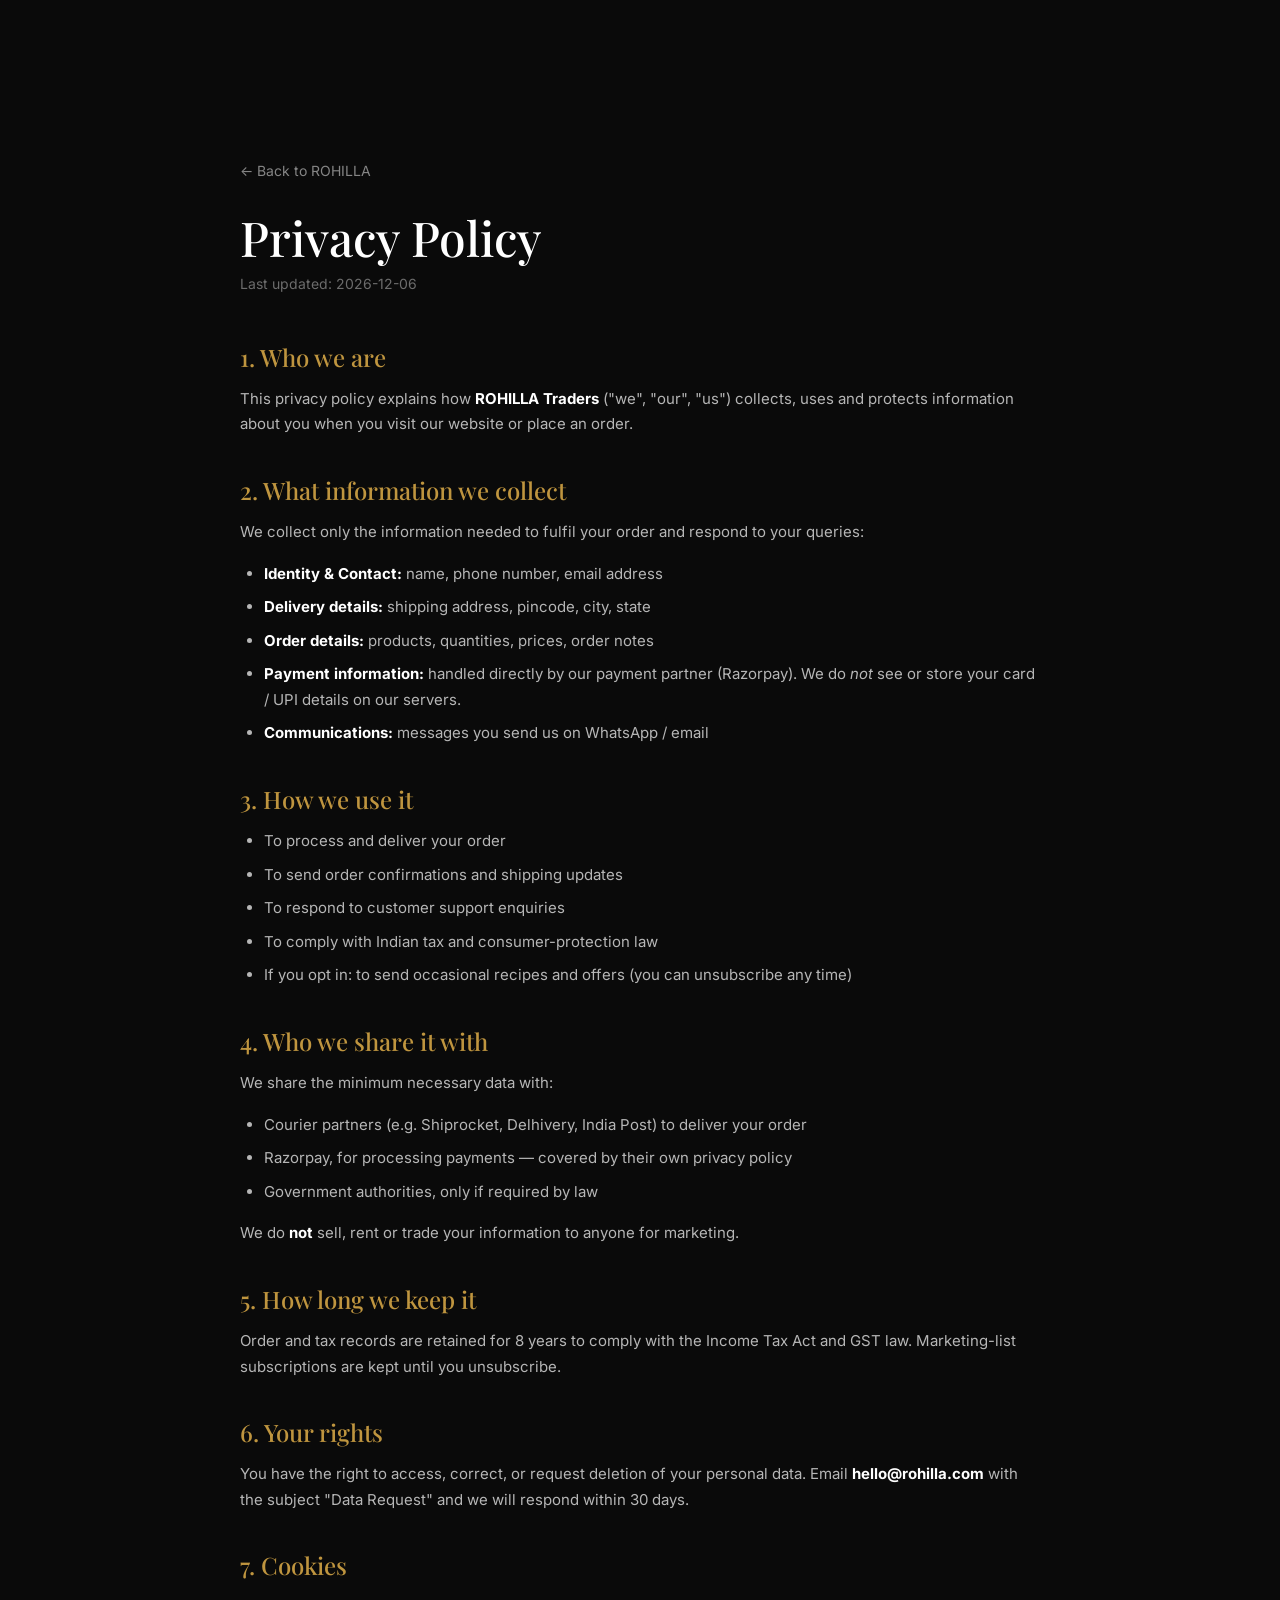
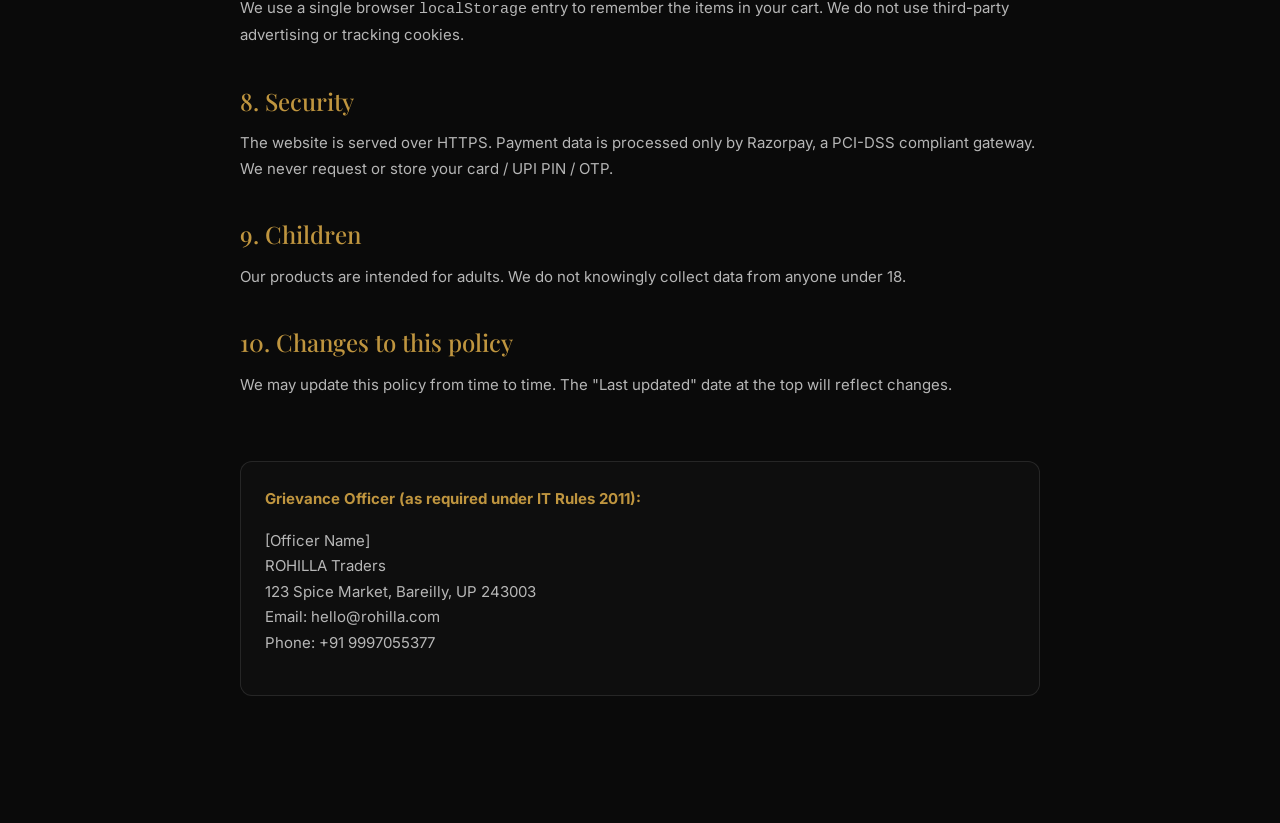
==== legal/privacy.html @ 6a92b186 "Add files via upload" ====
<!doctype html>
<html lang="en">
<head>
  <meta charset="UTF-8" />
  <meta name="viewport" content="width=device-width, initial-scale=1.0" />
  <title>Privacy Policy — ROHILLA</title>
  <link rel="preconnect" href="https://fonts.googleapis.com" />
  <link rel="preconnect" href="https://fonts.gstatic.com" crossorigin />
  <link rel="stylesheet" href="https://fonts.googleapis.com/css2?family=Playfair+Display:wght@400;500;600&family=Inter:wght@300;400;500;600&display=swap" />
  <link rel="stylesheet" href="../styles.css" />
</head>
<body>
  <!--
    NOTE: This is a STARTER privacy policy template appropriate for an Indian
    D2C food brand under the Information Technology Act 2000, IT (Reasonable
    Security Practices) Rules 2011, and the Digital Personal Data Protection
    Act 2023. You SHOULD have it reviewed by a lawyer before going live.
    Replace placeholders in [SQUARE BRACKETS] with your business details.
  -->
  <article class="legal-page">
    <a href="../index.html" class="back-link">← Back to ROHILLA</a>

    <h1>Privacy Policy</h1>
    <p class="legal-updated">Last updated: <span data-today></span></p>

    <h2>1. Who we are</h2>
    <p>This privacy policy explains how <strong>ROHILLA Traders</strong> ("we", "our", "us") collects, uses and protects information about you when you visit our website or place an order.</p>

    <h2>2. What information we collect</h2>
    <p>We collect only the information needed to fulfil your order and respond to your queries:</p>
    <ul>
      <li><strong>Identity & Contact:</strong> name, phone number, email address</li>
      <li><strong>Delivery details:</strong> shipping address, pincode, city, state</li>
      <li><strong>Order details:</strong> products, quantities, prices, order notes</li>
      <li><strong>Payment information:</strong> handled directly by our payment partner (Razorpay). We do <em>not</em> see or store your card / UPI details on our servers.</li>
      <li><strong>Communications:</strong> messages you send us on WhatsApp / email</li>
    </ul>

    <h2>3. How we use it</h2>
    <ul>
      <li>To process and deliver your order</li>
      <li>To send order confirmations and shipping updates</li>
      <li>To respond to customer support enquiries</li>
      <li>To comply with Indian tax and consumer-protection law</li>
      <li>If you opt in: to send occasional recipes and offers (you can unsubscribe any time)</li>
    </ul>

    <h2>4. Who we share it with</h2>
    <p>We share the minimum necessary data with:</p>
    <ul>
      <li>Courier partners (e.g. Shiprocket, Delhivery, India Post) to deliver your order</li>
      <li>Razorpay, for processing payments — covered by their own privacy policy</li>
      <li>Government authorities, only if required by law</li>
    </ul>
    <p>We do <strong>not</strong> sell, rent or trade your information to anyone for marketing.</p>

    <h2>5. How long we keep it</h2>
    <p>Order and tax records are retained for 8 years to comply with the Income Tax Act and GST law. Marketing-list subscriptions are kept until you unsubscribe.</p>

    <h2>6. Your rights</h2>
    <p>You have the right to access, correct, or request deletion of your personal data. Email <strong><span data-email>—</span></strong> with the subject "Data Request" and we will respond within 30 days.</p>

    <h2>7. Cookies</h2>
    <p>We use a single browser <code>localStorage</code> entry to remember the items in your cart. We do not use third-party advertising or tracking cookies.</p>

    <h2>8. Security</h2>
    <p>The website is served over HTTPS. Payment data is processed only by Razorpay, a PCI-DSS compliant gateway. We never request or store your card / UPI PIN / OTP.</p>

    <h2>9. Children</h2>
    <p>Our products are intended for adults. We do not knowingly collect data from anyone under 18.</p>

    <h2>10. Changes to this policy</h2>
    <p>We may update this policy from time to time. The "Last updated" date at the top will reflect changes.</p>

    <div class="legal-contact">
      <p><strong>Grievance Officer (as required under IT Rules 2011):</strong></p>
      <p>
        [Officer Name]<br/>
        ROHILLA Traders<br/>
        <span data-address>—</span><br/>
        Email: <span data-email>—</span><br/>
        Phone: <span data-phone>—</span>
      </p>
    </div>
  </article>

  <script src="../data.js"></script>
  <script>
    // Fill placeholders from CONFIG so contact details stay in one place
    document.querySelectorAll('[data-today]').forEach(el => el.textContent = new Date().toISOString().slice(0, 10));
    document.querySelectorAll('[data-email]').forEach(el => el.textContent = (window.CONFIG && window.CONFIG.contactEmail) || '—');
    document.querySelectorAll('[data-phone]').forEach(el => el.textContent = (window.CONFIG && window.CONFIG.contactPhone) || '—');
    document.querySelectorAll('[data-address]').forEach(el => el.textContent = (window.CONFIG && window.CONFIG.contactAddress) || '—');
  </script>
</body>
</html>
---- styles.css ----
/* =====================================================================
   ROHILLA — main stylesheet
   Organised top-to-bottom in the SAME ORDER as the HTML sections so
   you can find styles for any section quickly. The first block is
   the colour palette — change the hex values to re-skin the site.
   ===================================================================== */

/* -------------------------- DESIGN TOKENS -------------------------- */
:root {
  /* Brand colours — edit here to retheme the entire site */
  --matte-black:   #0a0a0a;
  --matte-deep:    #050505;
  --matte-light:   #141414;
  --gold-start:    #BF953F;
  --gold-mid:      #FCF6BA;
  --gold-end:      #B38728;

  /* Common alpha colours used throughout */
  --white-05:  rgba(255,255,255,0.05);
  --white-10:  rgba(255,255,255,0.10);
  --white-20:  rgba(255,255,255,0.20);
  --white-30:  rgba(255,255,255,0.30);
  --white-40:  rgba(255,255,255,0.40);
  --white-50:  rgba(255,255,255,0.50);
  --white-60:  rgba(255,255,255,0.60);
  --white-70:  rgba(255,255,255,0.70);
  --white-80:  rgba(255,255,255,0.80);

  /* Easing used by every animation */
  --ease-cinematic: cubic-bezier(0.16, 1, 0.3, 1);
}

/* -------------------------- GLOBAL RESET --------------------------- */
*, *::before, *::after { box-sizing: border-box; }
* { margin: 0; padding: 0; }

/* CRITICAL: many of the elements below set their own display (flex/grid),
   which would override the browser's built-in [hidden] { display:none }.
   This rule re-asserts it so toggling the `hidden` attribute always works. */
[hidden] { display: none !important; }

html { scroll-behavior: smooth; }

body {
  background-color: var(--matte-black);
  color: #fff;
  font-family: 'Inter', system-ui, sans-serif;
  overflow-x: hidden;
  -webkit-font-smoothing: antialiased;
}

h1, h2, h3, h4, h5, h6 {
  font-family: 'Playfair Display', Georgia, serif;
  font-weight: 500;
  line-height: 1.1;
}

img { display: block; max-width: 100%; }
button { background: none; border: none; color: inherit; cursor: pointer; font: inherit; }
a { color: inherit; text-decoration: none; }
ul, ol { list-style: none; }

::selection { background: rgba(191,149,63,0.3); color: #fff; }

/* Custom scrollbar */
::-webkit-scrollbar { width: 8px; }
::-webkit-scrollbar-track { background: var(--matte-black); }
::-webkit-scrollbar-thumb { background: rgba(191,149,63,0.3); border-radius: 4px; }
::-webkit-scrollbar-thumb:hover { background: rgba(191,149,63,0.5); }

button:focus-visible, a:focus-visible, input:focus-visible {
  outline: 2px solid rgba(191,149,63,0.5);
  outline-offset: 2px;
}

@media (prefers-reduced-motion: reduce) {
  *, *::before, *::after {
    animation-duration: 0.01ms !important;
    animation-iteration-count: 1 !important;
    transition-duration: 0.01ms !important;
    scroll-behavior: auto !important;
  }
}

/* --------------------------- UTILITIES ----------------------------- */
.gold-gradient {
  background: linear-gradient(to right, var(--gold-start), var(--gold-mid), var(--gold-end));
  -webkit-background-clip: text;
  background-clip: text;
  -webkit-text-fill-color: transparent;
  color: transparent;
}

.gold-gradient-bg {
  background: linear-gradient(to right, var(--gold-start), var(--gold-mid), var(--gold-end));
}

.gold-text { color: var(--gold-start); font-weight: 500; }
.gold-strong { color: var(--gold-start); font-weight: 500; }
.gold-icon { color: var(--gold-start); }
.white { color: #fff; }

.text-shadow-gold { text-shadow: 0 0 40px rgba(191,149,63,0.3); }

.glass-morphism {
  background: rgba(10,10,10,0.85);
  backdrop-filter: blur(20px);
  -webkit-backdrop-filter: blur(20px);
  border: 1px solid rgba(255,255,255,0.05);
}

.w-full { width: 100%; }

/* Container used by every section */
.section-inner {
  width: 100%;
  padding: 0 1.5rem;
  max-width: 1800px;
  margin: 0 auto;
}
@media (min-width: 1024px) { .section-inner { padding: 0 3rem; } }

/* Reveal-on-scroll baseline (driven by IntersectionObserver in app.js) */
.reveal {
  opacity: 0;
  transform: translateY(30px);
  transition: opacity 0.8s var(--ease-cinematic), transform 0.8s var(--ease-cinematic);
}
.reveal.is-visible { opacity: 1; transform: translateY(0); }

/* Hero text fade-ins use a CSS keyframe instead, so they can stagger */
@keyframes fadeUp {
  from { opacity: 0; transform: translateY(30px); }
  to   { opacity: 1; transform: translateY(0); }
}
.fade-in {
  opacity: 0;
  animation: fadeUp 1s var(--ease-cinematic) forwards;
  animation-delay: var(--fade-delay, 0s);
}

/* Generic buttons */
.btn {
  display: inline-flex;
  align-items: center;
  justify-content: center;
  gap: 0.5rem;
  padding: 1rem 2rem;
  font-size: 0.875rem;
  letter-spacing: 0.05em;
  font-weight: 500;
  transition: transform 0.2s ease, background 0.3s ease, color 0.3s ease, border-color 0.3s ease, box-shadow 0.3s ease;
  cursor: pointer;
  border: none;
  font-family: inherit;
}
.btn:hover:not(.disabled):not([disabled]) { transform: scale(1.02); }
.btn:active:not(.disabled):not([disabled]) { transform: scale(0.98); }
.btn i { width: 1rem; height: 1rem; }

.btn-gold {
  background: linear-gradient(to right, var(--gold-start), var(--gold-mid), var(--gold-end));
  color: var(--matte-black);
}
.btn-gold:hover { box-shadow: 0 0 60px rgba(191,149,63,0.3); }

.btn-outline {
  background: transparent;
  color: #fff;
  border: 1px solid var(--white-20);
}
.btn-outline:hover { border-color: rgba(191,149,63,0.5); color: var(--gold-start); }

.btn-gold-outline {
  position: relative;
  background: linear-gradient(var(--matte-black), var(--matte-black)) padding-box,
              linear-gradient(to right, var(--gold-start), var(--gold-mid), var(--gold-end)) border-box;
  border: 1px solid transparent;
  color: var(--gold-start);
}
.btn-gold-outline:hover { background: linear-gradient(var(--matte-black), var(--matte-black)) padding-box, linear-gradient(to right, var(--gold-start), var(--gold-mid), var(--gold-end)) border-box; box-shadow: 0 0 20px rgba(191,149,63,0.2); }

.btn.disabled, .btn[disabled] {
  background: var(--white-05) !important;
  color: var(--white-30) !important;
  cursor: not-allowed;
}

.icon-button {
  position: relative;
  padding: 0.5rem;
  color: rgba(255,255,255,0.7);
  transition: color 0.3s, transform 0.15s ease;
}
.icon-button:hover { color: #fff; transform: scale(1.05); }
.icon-button:active { transform: scale(0.95); }
.icon-button i { width: 1.25rem; height: 1.25rem; }

/* Section headers shared style */
.section-header {
  text-align: center;
  margin: 0 auto 4rem;
}
.section-header .eyebrow {
  display: inline-flex;
  align-items: center;
  gap: 0.5rem;
  color: var(--gold-start);
  font-size: 0.75rem;
  letter-spacing: 0.3em;
  text-transform: uppercase;
  margin-bottom: 1rem;
}
.section-header .eyebrow i { width: 1rem; height: 1rem; }
.section-header h2 {
  font-size: clamp(2.25rem, 5vw, 3.75rem);
  color: #fff;
  margin-bottom: 1.5rem;
}
.section-header p {
  color: var(--white-50);
  font-size: 1.125rem;
  max-width: 42rem;
  margin: 0 auto;
  line-height: 1.6;
}

/* -------------------------------------------------------------------
   SECTION 1 — NAVIGATION
   ------------------------------------------------------------------- */
.site-header {
  position: fixed;
  top: 0; left: 0; right: 0;
  z-index: 50;
  padding: 1.5rem 0;
  background: transparent;
  transition: all 0.5s ease, background 0.3s ease, padding 0.3s ease;
  transform: translateY(-100%);
  opacity: 0;
  animation: slideDown 0.8s var(--ease-cinematic) 0.1s forwards;
}
@keyframes slideDown { to { transform: translateY(0); opacity: 1; } }

.site-header.scrolled {
  padding: 0.75rem 0;
  background: rgba(10,10,10,0.85);
  backdrop-filter: blur(20px);
  -webkit-backdrop-filter: blur(20px);
  border-bottom: 1px solid rgba(255,255,255,0.05);
}

.nav-inner {
  display: flex;
  align-items: center;
  justify-content: space-between;
  padding: 0 1.5rem;
}
@media (min-width: 1024px) { .nav-inner { padding: 0 3rem; } }

.nav-logo {
  font-family: 'Playfair Display', serif;
  font-size: 1.5rem;
  font-weight: 500;
  letter-spacing: 0.1em;
  transition: transform 0.2s ease;
}
.nav-logo:hover { transform: scale(1.02); }
@media (min-width: 1024px) { .nav-logo { font-size: 1.875rem; } }

.nav-links {
  display: none;
  align-items: center;
  gap: 2.5rem;
}
@media (min-width: 1024px) { .nav-links { display: flex; } }

.nav-link {
  font-size: 0.875rem;
  color: rgba(255,255,255,0.7);
  letter-spacing: 0.05em;
  text-transform: uppercase;
  transition: color 0.3s;
}
.nav-link:hover { color: #fff; }

.nav-actions { display: flex; align-items: center; gap: 1rem; }

.cart-badge {
  position: absolute;
  top: -4px; right: -4px;
  width: 1.25rem; height: 1.25rem;
  background: linear-gradient(to right, var(--gold-start), var(--gold-mid), var(--gold-end));
  color: var(--matte-black);
  border-radius: 50%;
  font-size: 0.625rem;
  font-weight: 500;
  display: flex; align-items: center; justify-content: center;
  animation: badgePop 0.3s var(--ease-cinematic);
}
@keyframes badgePop { from { transform: scale(0); } to { transform: scale(1); } }

.mobile-only { display: inline-flex; }
@media (min-width: 1024px) { .mobile-only { display: none; } }

.mobile-menu {
  position: fixed;
  inset: 0;
  z-index: 40;
  background: rgba(10,10,10,0.95);
  backdrop-filter: blur(20px);
  -webkit-backdrop-filter: blur(20px);
  display: flex; align-items: center; justify-content: center;
  animation: fadeIn 0.2s ease;
}
@keyframes fadeIn { from { opacity: 0; } to { opacity: 1; } }

.mobile-nav-links {
  display: flex; flex-direction: column;
  align-items: center; gap: 2rem;
}
.mobile-nav-links button {
  font-family: 'Playfair Display', serif;
  font-size: 1.875rem;
  color: rgba(255,255,255,0.8);
  transition: color 0.3s;
  opacity: 0;
  animation: fadeUp 0.4s var(--ease-cinematic) forwards;
}
.mobile-nav-links button:hover { color: #fff; }

/* -------------------------------------------------------------------
   SECTION 2 — HERO
   ------------------------------------------------------------------- */
.hero {
  position: relative;
  min-height: 100vh;
  width: 100%;
  display: flex;
  align-items: center;
  justify-content: center;
  overflow: hidden;
  background: var(--matte-black);
}
.hero-bg-radial {
  position: absolute; inset: 0;
  background: radial-gradient(ellipse at center, rgba(20,20,20,0.3) 0%, var(--matte-black) 50%, var(--matte-deep) 100%);
}
.hero-spotlight {
  position: absolute;
  top: 25%;
  left: 50%;
  transform: translateX(-50%);
  width: 800px; height: 600px;
  background: radial-gradient(ellipse at center, rgba(191,149,63,0.12) 0%, transparent 60%);
  filter: blur(40px);
  pointer-events: none;
  will-change: transform;
}
.hero-rays { position: absolute; inset: 0; overflow: hidden; pointer-events: none; }
.hero-ray {
  position: absolute;
  top: 0;
  width: 1px;
  height: 100%;
  background: linear-gradient(to bottom, transparent, rgba(191,149,63,0.1), transparent);
  transform-origin: top;
}
.hero-ray-1 { left: 25%; transform: rotate(15deg); }
.hero-ray-2 { right: 33%; transform: rotate(-10deg); }

.hero-inner {
  position: relative; z-index: 10;
  width: 100%; padding: 6rem 1.5rem 0;
}
@media (min-width: 1024px) { .hero-inner { padding: 6rem 3rem 0; } }

.hero-grid {
  display: grid;
  gap: 3rem;
  align-items: center;
  max-width: 1800px;
  margin: 0 auto;
}
@media (min-width: 1024px) { .hero-grid { grid-template-columns: 1fr 1fr; gap: 2rem; } }

.hero-text {
  order: 2;
  text-align: center;
}
@media (min-width: 1024px) { .hero-text { order: 1; text-align: left; } }

.hero-eyebrow {
  display: inline-flex;
  align-items: center;
  gap: 0.5rem;
  padding: 0.5rem 1rem;
  border-radius: 9999px;
  border: 1px solid rgba(191,149,63,0.3);
  background: rgba(191,149,63,0.05);
  color: var(--gold-start);
  font-size: 0.75rem;
  letter-spacing: 0.1em;
  text-transform: uppercase;
  margin-bottom: 1.5rem;
}
.hero-eyebrow i { width: 0.75rem; height: 0.75rem; }

.hero-title {
  font-size: clamp(3rem, 7vw, 6rem);
  line-height: 0.95;
  margin-bottom: 1.5rem;
}

.hero-desc {
  color: var(--white-60);
  font-size: 1.125rem;
  line-height: 1.6;
  max-width: 28rem;
  margin: 0 auto 2rem;
}
@media (min-width: 1024px) { .hero-desc { margin-left: 0; font-size: 1.25rem; } }

.hero-buttons {
  display: flex; flex-direction: column; gap: 1rem;
  justify-content: center;
}
@media (min-width: 640px) { .hero-buttons { flex-direction: row; } }
@media (min-width: 1024px) { .hero-buttons { justify-content: flex-start; } }
.hero-buttons .btn-gold i { transition: transform 0.2s ease; }
.hero-buttons .btn-gold:hover i { transform: translateX(0.25rem); }

.hero-stats {
  margin-top: 3rem;
  display: flex;
  align-items: center;
  gap: 2rem;
  justify-content: center;
}
@media (min-width: 1024px) { .hero-stats { justify-content: flex-start; } }
.stat { text-align: center; }
.stat-num { font-family: 'Playfair Display', serif; font-size: 1.5rem; }
.stat-label { color: var(--white-40); font-size: 0.75rem; text-transform: uppercase; letter-spacing: 0.1em; }
.stat-divider { width: 1px; height: 2.5rem; background: var(--white-10); }

/* 3D pouch */
.hero-pouch-wrap {
  order: 1;
  display: flex;
  align-items: center;
  justify-content: center;
  perspective: 1000px;
  opacity: 0;
  animation: fadeIn 1.2s var(--ease-cinematic) 0.3s forwards;
}
@media (min-width: 1024px) { .hero-pouch-wrap { order: 2; } }
.hero-pouch {
  position: relative;
  cursor: pointer;
  transform-style: preserve-3d;
  will-change: transform;
}
.pouch-glow {
  position: absolute; inset: 0;
  z-index: -1;
  background: radial-gradient(ellipse at center, rgba(191,149,63,0.4) 0%, transparent 70%);
  filter: blur(48px);
  opacity: 0.4;
  transform: translateZ(-50px) scale(1.5);
}
.pouch-card {
  position: relative;
  width: 280px;
  height: 400px;
  border-radius: 1rem;
  overflow: hidden;
  box-shadow: 0 25px 50px -12px rgba(0,0,0,0.5);
}
@media (min-width: 640px) { .pouch-card { width: 320px; height: 460px; } }
@media (min-width: 1024px) { .pouch-card { width: 380px; height: 540px; } }
.pouch-card img { width: 100%; height: 100%; object-fit: cover; }
.pouch-overlay {
  position: absolute; inset: 0;
  background: linear-gradient(to top, rgba(10,10,10,0.6) 0%, transparent 50%, rgba(10,10,10,0.2) 100%);
}
.pouch-logo {
  position: absolute;
  top: 2rem; left: 50%; transform: translateX(-50%);
  font-family: 'Playfair Display', serif;
  font-size: 1.875rem;
  font-weight: 500;
  letter-spacing: 0.1em;
}
@media (min-width: 640px) { .pouch-logo { font-size: 2.25rem; } }
.pouch-label {
  position: absolute;
  bottom: 2rem; left: 50%; transform: translateX(-50%);
  text-align: center;
}
.pouch-label-name {
  color: rgba(255,255,255,0.8);
  font-size: 0.875rem;
  letter-spacing: 0.2em;
  text-transform: uppercase;
  margin-bottom: 0.25rem;
}
.pouch-label-sub {
  font-size: 0.75rem;
  letter-spacing: 0.1em;
}

.pouch-particles { position: absolute; inset: 0; pointer-events: none; }
.particle {
  position: absolute;
  width: 4px; height: 4px;
  background: linear-gradient(to right, var(--gold-start), var(--gold-mid), var(--gold-end));
  border-radius: 50%;
  opacity: 0.3;
  animation: particleFloat var(--d, 3s) ease-in-out infinite;
  animation-delay: var(--delay, 0s);
}
@keyframes particleFloat {
  0%, 100% { transform: translateY(0); opacity: 0.3; }
  50%      { transform: translateY(-20px); opacity: 0.8; }
}

.hero-bottom-fade {
  position: absolute;
  bottom: 0; left: 0; right: 0;
  height: 8rem;
  background: linear-gradient(to top, var(--matte-black), transparent);
  pointer-events: none;
}

/* -------------------------------------------------------------------
   SECTION 3 — ENGINEERING
   ------------------------------------------------------------------- */
.engineering {
  position: relative;
  min-height: 100vh;
  padding: 6rem 0;
  background: var(--matte-black);
  overflow: hidden;
}
@media (min-width: 1024px) { .engineering { padding: 8rem 0; } }

.grid-bg {
  position: absolute; inset: 0;
  opacity: 0.03;
  background-image:
    linear-gradient(rgba(191,149,63,0.5) 1px, transparent 1px),
    linear-gradient(90deg, rgba(191,149,63,0.5) 1px, transparent 1px);
  background-size: 60px 60px;
}

.engineering-grid {
  display: grid;
  gap: 3rem;
  align-items: center;
  max-width: 1600px;
  margin: 0 auto 6rem;
}
@media (min-width: 1024px) { .engineering-grid { grid-template-columns: 1fr 1fr; gap: 5rem; } }

.xray-stage {
  position: relative;
  height: 400px;
  display: flex; align-items: center; justify-content: center;
}
@media (min-width: 1024px) { .xray-stage { height: 500px; } }

/* Both layers share the same size and the same center position so they sit
   exactly on top of each other. Labels then position relative to this box. */
.xray-pouch, .xray-wireframe {
  position: absolute;
  top: 50%; left: 50%;
  transform: translate(-50%, -50%);
  width: 240px; height: 360px;
  transition: opacity 0.2s linear;
}
@media (min-width: 1024px) {
  .xray-pouch, .xray-wireframe { width: 280px; height: 420px; }
}

.xray-pouch {
  border-radius: 0.75rem;
  overflow: hidden;
  box-shadow: 0 25px 50px -12px rgba(0,0,0,0.5);
}
.xray-pouch img { width: 100%; height: 100%; object-fit: cover; }
.xray-pouch .pouch-overlay { border-radius: 0.75rem; }
.xray-pouch .pouch-logo { top: 1.5rem; font-size: 1.5rem; }

.xray-wireframe svg { width: 100%; height: 100%; }

.xray-label {
  position: absolute;
  display: flex; align-items: center;
  gap: 0.5rem;
  opacity: 0;
  transition: opacity 0.5s ease, transform 0.5s ease;
}
.xray-label .dash { width: 2rem; height: 1px; background: rgba(191,149,63,0.5); }
.xray-label span { color: var(--gold-start); font-size: 0.75rem; letter-spacing: 0.05em; }
.xray-label-1 { left: -4rem; top: 33%; transform: translateX(-20px); }
.xray-label-2 { right: -4rem; top: 50%; transform: translateX(20px); }
.xray-label-3 { left: 50%; bottom: 2rem; transform: translate(-50%, 20px); text-align: center; }
.xray-label-3-name { color: var(--gold-mid); font-size: 0.875rem; font-weight: 500; margin-bottom: 0.25rem; }
.xray-label-3-sub  { color: var(--white-50); font-size: 0.75rem; }
.xray-label.is-revealed { opacity: 1; transform: translateX(0) translateY(0); }
.xray-label-3.is-revealed { transform: translate(-50%, 0); }

.xray-progress {
  position: absolute;
  bottom: -2rem; left: 50%; transform: translateX(-50%);
  display: flex; align-items: center;
  gap: 0.75rem;
}
.xray-progress span {
  color: var(--white-40);
  font-size: 0.75rem;
  text-transform: uppercase;
  letter-spacing: 0.1em;
}
.xray-bar {
  width: 6rem;
  height: 4px;
  background: var(--white-10);
  border-radius: 9999px;
  overflow: hidden;
}
#xray-bar-fill {
  height: 100%;
  width: 0%;
  background: linear-gradient(to right, var(--gold-start), var(--gold-mid), var(--gold-end));
}

.features-grid {
  display: grid;
  gap: 1.5rem;
}
@media (min-width: 640px) { .features-grid { grid-template-columns: 1fr 1fr; } }

.feature-card {
  padding: 1.5rem;
  border-radius: 0.75rem;
  border: 1px solid var(--white-05);
  background: rgba(255,255,255,0.02);
  transition: border-color 0.5s, background 0.5s, opacity 0.6s var(--ease-cinematic), transform 0.6s var(--ease-cinematic);
  opacity: 0; transform: translateY(30px);
}
.feature-card.is-visible { opacity: 1; transform: translateY(0); }
.feature-card:hover { border-color: rgba(191,149,63,0.3); background: rgba(255,255,255,0.04); }
.feature-card-inner { display: flex; gap: 1rem; align-items: flex-start; }
.feature-icon {
  padding: 0.75rem;
  border-radius: 0.5rem;
  background: rgba(191,149,63,0.1);
  color: var(--gold-start);
  flex-shrink: 0;
}
.feature-icon i { width: 1.25rem; height: 1.25rem; }
.feature-card h3 {
  color: #fff; font-family: 'Inter', sans-serif; font-size: 1rem; font-weight: 500;
  margin-bottom: 0.5rem;
  transition: color 0.3s;
}
.feature-card:hover h3 { color: var(--gold-start); }
.feature-card p { color: var(--white-50); font-size: 0.875rem; line-height: 1.6; margin-bottom: 0.75rem; }
.feature-spec { color: rgba(191,149,63,0.7); font-size: 0.75rem; letter-spacing: 0.1em; text-transform: uppercase; }

.engineering-cta { text-align: center; }
.engineering-cta p { color: var(--white-40); font-size: 0.875rem; margin-bottom: 1rem; }
.freshness-badge {
  display: inline-flex;
  align-items: center;
  gap: 0.5rem;
  padding: 0.5rem 1rem;
  border-radius: 9999px;
  border: 1px solid rgba(191,149,63,0.2);
  background: rgba(191,149,63,0.05);
}
.freshness-badge span {
  color: var(--gold-start);
  font-size: 0.75rem;
  letter-spacing: 0.1em;
  text-transform: uppercase;
}
.pulse-dot {
  width: 8px; height: 8px;
  background: #10b981;
  border-radius: 50%;
  animation: pulse 2s ease-in-out infinite;
}
@keyframes pulse {
  0%, 100% { opacity: 1; }
  50%      { opacity: 0.5; }
}

/* -------------------------------------------------------------------
   SECTION 4 — PRODUCT COLLECTION
   ------------------------------------------------------------------- */
.collection { padding: 6rem 0; background: var(--matte-black); }
@media (min-width: 1024px) { .collection { padding: 8rem 0; } }

.product-grid {
  display: grid;
  grid-template-columns: 1fr;
  gap: 1.5rem;
  max-width: 1600px;
  margin: 0 auto;
}
@media (min-width: 640px)  { .product-grid { grid-template-columns: 1fr 1fr; } }
@media (min-width: 1024px) { .product-grid { grid-template-columns: 1fr 1fr 1fr; gap: 2rem; } }

.product-card {
  position: relative;
  overflow: hidden;
  border-radius: 0.75rem;
  background: var(--matte-light);
  border: 1px solid var(--white-05);
  transition: border-color 0.5s, transform 0.6s var(--ease-cinematic), opacity 0.6s var(--ease-cinematic);
  opacity: 0; transform: translateY(40px);
}
.product-card.is-visible { opacity: 1; transform: translateY(0); }
.product-card:hover { border-color: rgba(191,149,63,0.3); }

.product-image {
  position: relative;
  aspect-ratio: 4 / 5;
  overflow: hidden;
}
.product-image img {
  width: 100%; height: 100%; object-fit: cover;
  transition: transform 0.6s var(--ease-cinematic);
}
.product-card:hover .product-image img { transform: scale(1.05); }
.product-image-overlay {
  position: absolute; inset: 0;
  background: linear-gradient(to top, var(--matte-black) 0%, rgba(10,10,10,0.2) 60%, transparent 100%);
  opacity: 0.6;
}

.product-badges {
  position: absolute;
  top: 1rem; left: 1rem;
  display: flex; flex-direction: column; gap: 0.5rem;
  z-index: 2;
}
.badge {
  display: inline-flex; align-items: center; gap: 0.25rem;
  padding: 0.25rem 0.75rem;
  border-radius: 9999px;
  font-size: 0.75rem;
  font-weight: 500;
}
.badge i { width: 0.75rem; height: 0.75rem; }
.badge-bestseller { background: rgba(191,149,63,0.2); color: var(--gold-start); }
.badge-new        { background: rgba(255,255,255,0.1); color: #fff; }
.badge-discount   { background: rgba(34,197,94,0.2); color: #4ade80; }

.product-quick-add {
  position: absolute;
  bottom: 1rem; right: 1rem;
  padding: 0.75rem;
  border-radius: 50%;
  background: linear-gradient(to right, var(--gold-start), var(--gold-mid), var(--gold-end));
  color: var(--matte-black);
  opacity: 0;
  transform: translateY(1rem);
  transition: opacity 0.3s, transform 0.3s, scale 0.15s ease;
  cursor: pointer;
  z-index: 2;
}
.product-card:hover .product-quick-add { opacity: 1; transform: translateY(0); }
.product-quick-add:hover { transform: scale(1.1); }
.product-quick-add i { width: 1.25rem; height: 1.25rem; }

.product-body { padding: 1.5rem; }
.product-rating {
  display: flex; align-items: center; gap: 0.5rem; margin-bottom: 0.75rem;
}
.product-rating-stars { display: flex; align-items: center; gap: 0.25rem; }
.product-rating-stars i { width: 1rem; height: 1rem; fill: var(--gold-start); color: var(--gold-start); }
.product-rating-num { color: #fff; font-size: 0.875rem; }
.product-rating-count { color: var(--white-40); font-size: 0.875rem; }

.product-name {
  font-family: 'Playfair Display', serif;
  font-size: 1.25rem;
  color: #fff;
  margin-bottom: 0.25rem;
  transition: color 0.3s;
}
.product-card:hover .product-name { color: var(--gold-start); }
.product-sku {
  color: var(--white-40);
  font-size: 0.75rem;
  letter-spacing: 0.05em;
  text-transform: uppercase;
  margin-bottom: 0.75rem;
}
.product-short {
  color: var(--white-50); font-size: 0.875rem;
  line-height: 1.5;
  margin-bottom: 1rem;
  display: -webkit-box;
  -webkit-line-clamp: 2;
  -webkit-box-orient: vertical;
  overflow: hidden;
}
.product-price-row {
  display: flex;
  align-items: flex-end;
  justify-content: space-between;
}
.product-weight { color: var(--white-40); font-size: 0.875rem; }
.product-prices { display: flex; align-items: center; gap: 0.5rem; }
.product-strike { color: var(--white-40); font-size: 0.875rem; text-decoration: line-through; }
.product-price {
  font-family: 'Playfair Display', serif;
  font-size: 1.5rem;
}
.product-add-btn {
  width: 100%;
  margin-top: 1rem;
  padding: 0.75rem 0;
  border: 1px solid var(--white-20);
  color: #fff;
  font-size: 0.875rem;
  letter-spacing: 0.05em;
  background: transparent;
  transition: all 0.3s;
  cursor: pointer;
}
.product-add-btn:hover {
  border-color: var(--gold-start);
  color: var(--gold-start);
  background: rgba(191,149,63,0.05);
}

.collection-cta { text-align: center; margin-top: 4rem; }

/* -------------------------------------------------------------------
   SECTION 5 — GALLERY
   ------------------------------------------------------------------- */
.gallery {
  padding: 6rem 0;
  background: var(--matte-black);
  overflow: hidden;
}
@media (min-width: 1024px) { .gallery { padding: 8rem 0; } }

.gallery-grid {
  display: grid;
  grid-template-columns: 1fr 1fr;
  gap: 1rem;
  max-width: 1600px;
  margin: 0 auto;
  grid-auto-rows: 200px;
}
@media (min-width: 768px)  { .gallery-grid { grid-template-columns: 1fr 1fr 1fr; gap: 1.5rem; } }
@media (min-width: 1024px) { .gallery-grid { grid-auto-rows: 250px; } }

.gallery-item {
  position: relative;
  overflow: hidden;
  border-radius: 0.75rem;
  border: 1px solid transparent;
  transition: border-color 0.5s, opacity 0.8s var(--ease-cinematic), transform 0.8s var(--ease-cinematic);
  opacity: 0; transform: translateY(40px);
}
.gallery-item.is-visible { opacity: 1; transform: translateY(0); }
.gallery-item:hover { border-color: rgba(191,149,63,0.3); }
.gallery-item.row-span-2 { grid-row: span 2; }
.gallery-item img {
  width: 100%; height: 100%; object-fit: cover;
  transition: transform 0.8s var(--ease-cinematic);
}
.gallery-item:hover img { transform: scale(1.08); }
.gallery-item-overlay {
  position: absolute; inset: 0;
  background: linear-gradient(to top, rgba(10,10,10,0.8) 0%, rgba(10,10,10,0.2) 50%, transparent 100%);
  opacity: 0;
  transition: opacity 0.5s;
}
.gallery-item:hover .gallery-item-overlay { opacity: 1; }
.gallery-item-content {
  position: absolute; inset: 0;
  display: flex; flex-direction: column; justify-content: flex-end;
  padding: 1.5rem;
  opacity: 0;
  transform: translateY(1rem);
  transition: all 0.5s;
}
.gallery-item:hover .gallery-item-content { opacity: 1; transform: translateY(0); }
.gallery-item-eyebrow {
  color: var(--gold-start);
  font-size: 0.75rem;
  letter-spacing: 0.2em;
  text-transform: uppercase;
  margin-bottom: 0.5rem;
}
.gallery-item-title {
  font-family: 'Playfair Display', serif;
  font-size: 1.5rem;
  color: #fff;
}

/* -------------------------------------------------------------------
   SECTION 6 — COMBO BUILDER
   ------------------------------------------------------------------- */
.combo {
  position: relative;
  padding: 6rem 0;
  background: var(--matte-black);
  overflow: hidden;
}
@media (min-width: 1024px) { .combo { padding: 8rem 0; } }

.combo-decoration {
  position: absolute;
  top: 25%; right: 0;
  width: 600px; height: 600px;
  opacity: 0.1;
  pointer-events: none;
  background: radial-gradient(circle, rgba(191,149,63,0.3) 0%, transparent 70%);
}

.combo-grid {
  display: grid;
  gap: 3rem;
  max-width: 1600px;
  margin: 0 auto;
}
@media (min-width: 1024px) { .combo-grid { grid-template-columns: 1fr 1fr; gap: 4rem; } }

.combo-side { opacity: 1; }
.combo-label {
  color: #fff;
  font-family: 'Inter', sans-serif;
  font-size: 1.125rem;
  font-weight: 500;
  margin-bottom: 1.5rem;
  display: flex;
  align-items: center;
  gap: 0.5rem;
}
.combo-label .dash { width: 2rem; height: 1px; background: rgba(191,149,63,0.5); }
.combo-count { margin-left: auto; color: var(--white-50); font-size: 0.875rem; font-weight: 400; }

.combo-products {
  display: grid;
  grid-template-columns: 1fr;
  gap: 1rem;
}
@media (min-width: 640px) { .combo-products { grid-template-columns: 1fr 1fr; } }

.combo-product {
  padding: 1rem;
  border-radius: 0.75rem;
  border: 1px solid var(--white-10);
  background: rgba(255,255,255,0.02);
  transition: all 0.3s;
}
.combo-product:hover { border-color: var(--white-20); }
.combo-product.selected { border-color: var(--gold-start); background: rgba(191,149,63,0.05); }
.combo-product-inner { display: flex; align-items: center; gap: 1rem; }
.combo-product-img {
  width: 4rem; height: 4rem; border-radius: 0.5rem; overflow: hidden; flex-shrink: 0;
}
.combo-product-img img { width: 100%; height: 100%; object-fit: cover; }
.combo-product-info { flex: 1; min-width: 0; }
.combo-product-info h4 { color: #fff; font-family: 'Inter', sans-serif; font-weight: 500; white-space: nowrap; overflow: hidden; text-overflow: ellipsis; }
.combo-product-info p  { color: var(--gold-start); font-size: 0.875rem; }
.combo-product-btn {
  padding: 0.5rem; border-radius: 0.5rem;
  background: rgba(255,255,255,0.1); color: #fff;
  transition: all 0.3s;
  cursor: pointer;
}
.combo-product-btn:hover { background: var(--gold-start); color: var(--matte-black); transform: scale(1.1); }
.combo-product-btn:active { transform: scale(0.9); }
.combo-product-btn.checked { background: var(--gold-start); color: var(--matte-black); }
.combo-product-btn.disabled { background: var(--white-05); color: var(--white-30); cursor: not-allowed; transform: none; }
.combo-product-btn i { width: 1rem; height: 1rem; }

.combo-box {
  position: relative;
  padding: 2rem;
  border-radius: 1rem;
  border: 2px dashed var(--white-20);
  background: rgba(255,255,255,0.02);
  min-height: 400px;
  display: flex;
  flex-direction: column;
}
.combo-empty {
  position: absolute; inset: 0;
  display: flex; flex-direction: column;
  align-items: center; justify-content: center;
  text-align: center;
  padding: 2rem;
}
.combo-empty-icon {
  width: 5rem; height: 5rem;
  border-radius: 50%;
  background: var(--white-05);
  display: flex; align-items: center; justify-content: center;
  margin-bottom: 1rem;
}
.combo-empty-icon i { width: 2rem; height: 2rem; color: var(--white-30); }
.combo-empty-title { color: var(--white-40); font-size: 1.125rem; margin-bottom: 0.5rem; }
.combo-empty-sub   { color: var(--white-30); font-size: 0.875rem; }

#combo-items { display: flex; flex-direction: column; gap: 1rem; }
.combo-item {
  display: flex; align-items: center; gap: 1rem;
  padding: 1rem;
  border-radius: 0.75rem;
  background: var(--matte-black);
  border: 1px solid rgba(191,149,63,0.3);
  animation: comboItemIn 0.3s ease;
}
@keyframes comboItemIn {
  from { opacity: 0; transform: scale(0.8) translateY(20px); }
  to   { opacity: 1; transform: scale(1) translateY(0); }
}
.combo-item img { width: 3rem; height: 3rem; border-radius: 0.5rem; object-fit: cover; flex-shrink: 0; }
.combo-item-info { flex: 1; }
.combo-item-info h4 { color: #fff; font-family: 'Inter', sans-serif; font-weight: 500; }
.combo-item-info p  { color: var(--gold-start); font-size: 0.875rem; }
.combo-item-remove {
  padding: 0.5rem; border-radius: 0.5rem;
  background: var(--white-05); color: var(--white-50);
  transition: all 0.2s;
}
.combo-item-remove:hover { background: rgba(239,68,68,0.2); color: #f87171; transform: scale(1.1); }
.combo-item-remove i { width: 1rem; height: 1rem; }

.combo-progress { margin: 1.5rem 0 1rem; }
.combo-progress-labels {
  display: flex; justify-content: space-between;
  font-size: 0.875rem; margin-bottom: 0.5rem;
}
.combo-progress-labels span:first-child { color: var(--white-50); }
.combo-progress-labels span:last-child  { color: var(--white-50); }
.combo-progress-labels span.full        { color: #4ade80; }
.combo-progress-bar {
  height: 8px;
  background: var(--white-10);
  border-radius: 9999px;
  overflow: hidden;
}
#combo-progress-fill {
  height: 100%;
  width: 0%;
  background: linear-gradient(to right, var(--gold-start), var(--gold-mid), var(--gold-end));
  border-radius: 9999px;
  transition: width 0.3s;
}
#combo-progress-fill.full { background: #10b981; }

.combo-summary {
  border-top: 1px solid var(--white-10);
  padding-top: 1rem;
  margin-top: 1rem;
}
.combo-summary-row {
  display: flex; justify-content: space-between;
  font-size: 0.875rem;
  margin-bottom: 0.5rem;
}
.combo-summary-row.discount { color: #4ade80; }
.combo-summary-row.discount span { color: #4ade80; }
.combo-summary-total {
  display: flex; justify-content: space-between; align-items: center;
  margin-top: 0.75rem; padding-top: 0.75rem;
  border-top: 1px solid var(--white-10);
}
.combo-summary-total > span:first-child { color: #fff; font-size: 1.125rem; font-weight: 500; }
.combo-summary-total > span:last-child {
  font-family: 'Playfair Display', serif;
  font-size: 1.5rem;
}

#combo-add-btn { margin-top: 1.5rem; padding: 1rem 0; border-radius: 0.5rem; }
.combo-clear {
  width: 100%; margin-top: 0.75rem; padding: 0.5rem 0;
  background: none; border: none; color: var(--white-40);
  font-size: 0.875rem; cursor: pointer;
  transition: color 0.3s;
}
.combo-clear:hover { color: #fff; }

/* -------------------------------------------------------------------
   SECTION 7 — RECIPES
   ------------------------------------------------------------------- */
.recipes {
  padding: 6rem 0;
  background: var(--matte-black);
  overflow: hidden;
}
@media (min-width: 1024px) { .recipes { padding: 8rem 0; } }

.recipe-grid {
  display: grid;
  grid-template-columns: 1fr;
  gap: 1.5rem;
  max-width: 1600px;
  margin: 0 auto;
}
@media (min-width: 768px)  { .recipe-grid { grid-template-columns: 1fr 1fr; } }
@media (min-width: 1024px) { .recipe-grid { grid-template-columns: 1fr 1fr 1fr; gap: 2rem; } }

.recipe-card {
  cursor: pointer;
  opacity: 0; transform: translateY(40px);
  transition: opacity 0.6s var(--ease-cinematic), transform 0.6s var(--ease-cinematic);
}
.recipe-card.is-visible { opacity: 1; transform: translateY(0); }

.recipe-card-inner {
  position: relative;
  overflow: hidden;
  border-radius: 0.75rem;
  background: var(--matte-light);
  border: 1px solid var(--white-05);
  transition: border-color 0.5s;
}
.recipe-card:hover .recipe-card-inner { border-color: rgba(191,149,63,0.3); }

.recipe-card-image {
  position: relative;
  aspect-ratio: 16 / 10;
  overflow: hidden;
}
.recipe-card-image img {
  width: 100%; height: 100%; object-fit: cover;
  transition: transform 0.6s var(--ease-cinematic);
}
.recipe-card:hover .recipe-card-image img { transform: scale(1.05); }
.recipe-card-image::after {
  content: '';
  position: absolute; inset: 0;
  background: linear-gradient(to top, var(--matte-black) 0%, rgba(10,10,10,0.4) 50%, transparent 100%);
}
.recipe-difficulty {
  position: absolute; top: 1rem; left: 1rem;
  padding: 0.25rem 0.75rem;
  border-radius: 9999px;
  background: rgba(10,10,10,0.8);
  font-size: 0.75rem;
  font-weight: 500;
  z-index: 2;
}
.recipe-difficulty.easy   { color: #4ade80; }
.recipe-difficulty.medium { color: #facc15; }
.recipe-difficulty.hard   { color: #f87171; }

.recipe-card-hover {
  position: absolute; inset: 0;
  display: flex; align-items: center; justify-content: center;
  opacity: 0;
  transition: opacity 0.3s;
  z-index: 2;
}
.recipe-card:hover .recipe-card-hover { opacity: 1; }
.recipe-card-hover-pill {
  padding: 0.75rem 1.5rem;
  background: linear-gradient(to right, var(--gold-start), var(--gold-mid), var(--gold-end));
  color: var(--matte-black);
  font-weight: 500;
  font-size: 0.875rem;
  display: inline-flex; align-items: center; gap: 0.5rem;
}
.recipe-card-hover-pill i { width: 1rem; height: 1rem; }

.recipe-card-body { padding: 1.5rem; }
.recipe-card-title {
  font-family: 'Playfair Display', serif;
  font-size: 1.25rem;
  color: #fff;
  margin-bottom: 0.5rem;
  transition: color 0.3s;
}
.recipe-card:hover .recipe-card-title { color: var(--gold-start); }
.recipe-card-desc {
  color: var(--white-50);
  font-size: 0.875rem;
  line-height: 1.5;
  margin-bottom: 1rem;
  display: -webkit-box;
  -webkit-line-clamp: 2;
  -webkit-box-orient: vertical;
  overflow: hidden;
}
.recipe-card-meta {
  display: flex; gap: 1rem;
  color: var(--white-40);
  font-size: 0.875rem;
}
.recipe-card-meta > div { display: flex; align-items: center; gap: 0.25rem; }
.recipe-card-meta i { width: 1rem; height: 1rem; }

/* Recipe modal */
.recipe-modal {
  position: fixed; inset: 0;
  z-index: 60;
  display: flex; align-items: center; justify-content: center;
  padding: 1rem;
  animation: fadeIn 0.3s ease;
}
.recipe-modal-backdrop {
  position: absolute; inset: 0;
  background: rgba(10,10,10,0.95);
  backdrop-filter: blur(20px);
  -webkit-backdrop-filter: blur(20px);
}
.recipe-modal-content {
  position: relative;
  width: 100%;
  max-width: 56rem;
  max-height: 90vh;
  overflow: auto;
  background: var(--matte-light);
  border-radius: 1rem;
  border: 1px solid var(--white-10);
  animation: modalIn 0.3s var(--ease-cinematic);
}
@keyframes modalIn {
  from { opacity: 0; transform: scale(0.95) translateY(20px); }
  to   { opacity: 1; transform: scale(1) translateY(0); }
}

.recipe-modal-close {
  position: absolute; top: 1rem; right: 1rem;
  z-index: 10;
  padding: 0.5rem;
  border-radius: 50%;
  background: rgba(10,10,10,0.8);
  color: rgba(255,255,255,0.7);
  transition: color 0.3s;
  cursor: pointer;
}
.recipe-modal-close:hover { color: #fff; }
.recipe-modal-close i { width: 1.25rem; height: 1.25rem; }

.recipe-modal-image {
  position: relative;
  aspect-ratio: 21 / 9;
  overflow: hidden;
}
.recipe-modal-image img { width: 100%; height: 100%; object-fit: cover; }
.recipe-modal-image::after {
  content: '';
  position: absolute; inset: 0;
  background: linear-gradient(to top, var(--matte-light) 0%, transparent 50%);
}
.recipe-modal-title-wrap {
  position: absolute;
  bottom: 0; left: 0; right: 0;
  padding: 1.5rem;
  z-index: 2;
}
@media (min-width: 1024px) { .recipe-modal-title-wrap { padding: 2rem; } }
.recipe-modal-title-wrap h2 {
  font-family: 'Playfair Display', serif;
  font-size: clamp(1.875rem, 4vw, 2.5rem);
  color: #fff;
}
.recipe-modal-title-wrap .recipe-difficulty {
  position: static;
  display: inline-block;
  margin-bottom: 0.75rem;
}

.recipe-modal-body { padding: 1.5rem; }
@media (min-width: 1024px) { .recipe-modal-body { padding: 2rem; } }
.recipe-modal-desc {
  color: var(--white-60);
  font-size: 1.125rem;
  margin-bottom: 2rem;
}
.recipe-modal-meta {
  display: flex; flex-wrap: wrap; gap: 1.5rem;
  margin-bottom: 2rem;
  padding-bottom: 2rem;
  border-bottom: 1px solid var(--white-10);
}
.recipe-meta-item { display: flex; align-items: center; gap: 0.75rem; }
.recipe-meta-item .icon-box {
  padding: 0.75rem; border-radius: 0.5rem;
  background: rgba(191,149,63,0.1);
  color: var(--gold-start);
}
.recipe-meta-item .icon-box i { width: 1.25rem; height: 1.25rem; }
.recipe-meta-label { color: var(--white-40); font-size: 0.75rem; letter-spacing: 0.1em; text-transform: uppercase; }
.recipe-meta-value { color: #fff; font-weight: 500; }

.recipe-modal-grid {
  display: grid; gap: 2rem;
}
@media (min-width: 1024px) { .recipe-modal-grid { grid-template-columns: 1fr 1fr; } }
.recipe-modal-grid h3 {
  font-family: 'Playfair Display', serif;
  font-size: 1.25rem;
  color: #fff;
  margin-bottom: 1rem;
}
.recipe-ingredients li, .recipe-instructions li {
  display: flex; gap: 0.75rem;
  color: var(--white-70);
  margin-bottom: 0.75rem;
  line-height: 1.5;
}
.recipe-ingredients li > span:first-child {
  width: 6px; height: 6px;
  border-radius: 50%;
  background: linear-gradient(to right, var(--gold-start), var(--gold-mid), var(--gold-end));
  margin-top: 0.5rem;
  flex-shrink: 0;
}
.recipe-instructions { counter-reset: step; }
.recipe-instructions li { margin-bottom: 1rem; gap: 1rem; }
.recipe-instructions li > span:first-child {
  flex-shrink: 0;
  width: 1.5rem; height: 1.5rem;
  border-radius: 50%;
  background: linear-gradient(to right, var(--gold-start), var(--gold-mid), var(--gold-end));
  color: var(--matte-black);
  font-size: 0.75rem;
  font-weight: 500;
  display: flex; align-items: center; justify-content: center;
}

/* -------------------------------------------------------------------
   SECTION 8 — FOOTER
   ------------------------------------------------------------------- */
.footer {
  position: relative;
  background: var(--matte-deep);
  border-top: 1px solid var(--white-05);
}
.footer .section-inner { padding-top: 4rem; padding-bottom: 4rem; }
@media (min-width: 1024px) { .footer .section-inner { padding-top: 6rem; padding-bottom: 6rem; } }

.footer-grid {
  display: grid;
  gap: 3rem;
  max-width: 1600px;
  margin: 0 auto;
}
@media (min-width: 1024px) {
  .footer-grid { grid-template-columns: 4fr 6fr 2fr; gap: 2rem; }
}

.footer-logo {
  font-family: 'Playfair Display', serif;
  font-size: 1.875rem;
  font-weight: 500;
  letter-spacing: 0.1em;
  display: block;
  margin-bottom: 1.5rem;
}
.footer-tagline {
  color: var(--white-50);
  font-size: 0.875rem;
  line-height: 1.6;
  margin-bottom: 1.5rem;
  max-width: 24rem;
}
.footer-contacts > div {
  display: flex; align-items: center; gap: 0.75rem;
  color: var(--white-50);
  font-size: 0.875rem;
  margin-bottom: 0.75rem;
}
.footer-contacts i { width: 1rem; height: 1rem; color: var(--gold-start); flex-shrink: 0; }

.footer-cols {
  display: grid;
  gap: 2rem;
}
@media (min-width: 640px) { .footer-cols { grid-template-columns: 1fr 1fr 1fr; } }

.footer-col h4, .footer-newsletter h4 {
  color: #fff;
  font-family: 'Inter', sans-serif;
  font-weight: 500;
  font-size: 0.875rem;
  letter-spacing: 0.1em;
  text-transform: uppercase;
  margin-bottom: 1rem;
}
.footer-col ul li { margin-bottom: 0.75rem; }
.footer-col a {
  color: var(--white-50);
  font-size: 0.875rem;
  transition: color 0.3s;
}
.footer-col a:hover { color: var(--gold-start); }

.footer-newsletter p {
  color: var(--white-50);
  font-size: 0.875rem;
  margin-bottom: 1rem;
}
.footer-newsletter input {
  width: 100%;
  padding: 0.75rem 1rem;
  background: var(--white-05);
  border: 1px solid var(--white-10);
  border-radius: 0.5rem;
  color: #fff;
  font-size: 0.875rem;
  font-family: inherit;
  margin-bottom: 0.75rem;
  transition: border-color 0.3s;
}
.footer-newsletter input::placeholder { color: var(--white-30); }
.footer-newsletter input:focus { outline: none; border-color: rgba(191,149,63,0.5); }
.footer-newsletter form .btn-gold { padding: 0.75rem 0; border-radius: 0.5rem; font-size: 0.875rem; }

.footer-bottom {
  border-top: 1px solid var(--white-05);
}
.footer-bottom-inner {
  display: flex; flex-direction: column;
  align-items: center; justify-content: space-between;
  gap: 1rem;
  padding: 1.5rem;
  max-width: 1600px;
  margin: 0 auto;
}
@media (min-width: 640px) { .footer-bottom-inner { flex-direction: row; } }
.footer-bottom-inner p { color: var(--white-40); font-size: 0.875rem; }

.footer-socials { display: flex; gap: 1rem; }
.footer-socials a {
  padding: 0.5rem;
  border-radius: 0.5rem;
  color: var(--white-40);
  transition: all 0.3s;
}
.footer-socials a:hover { color: var(--gold-start); background: var(--white-05); }
.footer-socials i { width: 1.25rem; height: 1.25rem; }

.footer-legal { display: flex; gap: 1.5rem; }
.footer-legal a { color: var(--white-40); font-size: 0.875rem; transition: color 0.3s; }
.footer-legal a:hover { color: #fff; }

.footer-india { border-top: 1px solid var(--white-05); }
.footer-india-inner {
  display: flex; align-items: center; justify-content: center; gap: 0.5rem;
  padding: 1rem 1.5rem;
}
.footer-india-inner > span:first-child { color: var(--white-30); font-size: 0.75rem; }
.footer-india-inner .gold-text { font-size: 0.75rem; }
.india-flag { color: #f59e0b; }

/* -------------------------------------------------------------------
   CART DRAWER (always present in DOM, shown via JS)
   ------------------------------------------------------------------- */
.cart-backdrop {
  position: fixed; inset: 0;
  background: rgba(10,10,10,0.6);
  backdrop-filter: blur(4px); -webkit-backdrop-filter: blur(4px);
  z-index: 60;
  animation: fadeIn 0.3s ease;
}

.cart-drawer {
  position: fixed; top: 0; right: 0;
  height: 100%;
  width: 100%;
  max-width: 28rem;
  z-index: 61;
  background: rgba(10,10,10,0.85);
  backdrop-filter: blur(20px); -webkit-backdrop-filter: blur(20px);
  border-left: 1px solid var(--white-10);
  display: flex;
  flex-direction: column;
  animation: drawerIn 0.4s var(--ease-cinematic);
}
@keyframes drawerIn {
  from { transform: translateX(100%); }
  to   { transform: translateX(0); }
}

.cart-header {
  display: flex; align-items: center; justify-content: space-between;
  padding: 1.5rem;
  border-bottom: 1px solid var(--white-10);
}
.cart-title { display: flex; align-items: center; gap: 0.75rem; }
.cart-title i { width: 1.25rem; height: 1.25rem; }
.cart-title h2 { font-family: 'Playfair Display', serif; font-size: 1.25rem; color: #fff; }
.cart-count-pill {
  padding: 0.125rem 0.5rem;
  border-radius: 9999px;
  background: rgba(191,149,63,0.2);
  color: var(--gold-start);
  font-size: 0.75rem;
}

.cart-body {
  flex: 1;
  overflow: auto;
  display: flex;
  flex-direction: column;
}

.cart-empty {
  flex: 1;
  display: flex; flex-direction: column; align-items: center; justify-content: center;
  padding: 2rem; text-align: center;
}
.cart-empty-icon {
  width: 5rem; height: 5rem;
  border-radius: 50%;
  background: var(--white-05);
  display: flex; align-items: center; justify-content: center;
  margin-bottom: 1rem;
}
.cart-empty-icon i { width: 2rem; height: 2rem; color: var(--white-30); }
.cart-empty-title { color: var(--white-60); font-size: 1.125rem; margin-bottom: 0.5rem; }
.cart-empty-sub   { color: var(--white-40); font-size: 0.875rem; }

.cart-upsell {
  padding: 1rem;
  background: rgba(191,149,63,0.05);
  border-bottom: 1px solid rgba(191,149,63,0.2);
  animation: fadeIn 0.3s ease;
}
.cart-upsell-inner { display: flex; gap: 0.75rem; align-items: flex-start; }
.cart-upsell-inner > i { width: 1.25rem; height: 1.25rem; color: var(--gold-start); flex-shrink: 0; margin-top: 2px; }
.cart-upsell-body { flex: 1; }
.cart-upsell-title { color: rgba(255,255,255,0.8); font-size: 0.875rem; margin-bottom: 0.5rem; }
.cart-upsell-row { display: flex; align-items: center; gap: 0.75rem; }
.cart-upsell-row img { width: 3rem; height: 3rem; border-radius: 0.5rem; object-fit: cover; }
.cart-upsell-row .info { flex: 1; }
.cart-upsell-row .info p:first-child { color: #fff; font-size: 0.875rem; font-weight: 500; }
.cart-upsell-row .info p:last-child  { color: var(--gold-start); font-size: 0.875rem; }
.cart-upsell-add {
  padding: 0.375rem 0.75rem;
  border-radius: 0.5rem;
  background: linear-gradient(to right, var(--gold-start), var(--gold-mid), var(--gold-end));
  color: var(--matte-black);
  font-size: 0.75rem;
  font-weight: 500;
  cursor: pointer;
}
.cart-upsell-dismiss {
  color: var(--white-40);
  background: none; border: none; cursor: pointer;
  margin-left: 0.5rem;
}
.cart-upsell-dismiss:hover { color: #fff; }
.cart-upsell-dismiss i { width: 1rem; height: 1rem; }

.cart-items { padding: 1rem; display: flex; flex-direction: column; gap: 1rem; }
.cart-item {
  display: flex; gap: 1rem;
  padding: 1rem;
  border-radius: 0.75rem;
  background: rgba(255,255,255,0.03);
  border: 1px solid var(--white-05);
  animation: fadeUp 0.3s ease;
}
.cart-item > img { width: 5rem; height: 5rem; border-radius: 0.5rem; object-fit: cover; flex-shrink: 0; }
.cart-item-body { flex: 1; min-width: 0; }
.cart-item-body h4 { color: #fff; font-family: 'Inter', sans-serif; font-weight: 500; white-space: nowrap; overflow: hidden; text-overflow: ellipsis; }
.cart-item-sku { color: var(--white-40); font-size: 0.75rem; margin-bottom: 0.5rem; }
.cart-item-price { color: var(--gold-start); font-weight: 500; }
.cart-qty {
  display: flex; align-items: center; gap: 0.75rem;
  margin-top: 0.5rem;
}
.cart-qty button {
  padding: 0.25rem; border-radius: 0.25rem;
  background: var(--white-05); color: rgba(255,255,255,0.6);
  transition: all 0.2s;
  cursor: pointer;
}
.cart-qty button:hover { background: var(--white-10); color: #fff; }
.cart-qty button i { width: 0.75rem; height: 0.75rem; }
.cart-qty span { color: #fff; font-size: 0.875rem; width: 1.5rem; text-align: center; }
.cart-item-remove {
  align-self: flex-start;
  background: none; border: none;
  color: var(--white-30);
  cursor: pointer;
  transition: color 0.2s;
}
.cart-item-remove:hover { color: #f87171; }
.cart-item-remove i { width: 1rem; height: 1rem; }

.cart-footer {
  padding: 1.5rem;
  background: var(--matte-black);
  border-top: 1px solid var(--white-10);
}
.cart-discount-badge {
  display: flex; align-items: center; gap: 0.5rem;
  margin-bottom: 0.75rem;
  padding: 0.5rem 0.75rem;
  border-radius: 0.5rem;
  background: rgba(34,197,94,0.1);
  border: 1px solid rgba(34,197,94,0.2);
  color: #4ade80;
  font-size: 0.875rem;
}
.cart-discount-badge i { width: 1rem; height: 1rem; }
.cart-summary { margin-bottom: 1rem; display: flex; flex-direction: column; gap: 0.5rem; }
.cart-row {
  display: flex; justify-content: space-between;
  font-size: 0.875rem;
}
.cart-row > span:first-child { color: var(--white-50); }
.cart-row > span:last-child  { color: #fff; }
.cart-row-discount > span { color: #4ade80 !important; }
.cart-row-total {
  padding-top: 0.5rem;
  border-top: 1px solid var(--white-10);
  font-size: 1.125rem;
  font-weight: 500;
}
.cart-row-total > span:first-child { color: #fff; }
.cart-row-total > span:last-child {
  font-family: 'Playfair Display', serif;
  font-size: 1.5rem;
}
#checkout-btn { padding: 1rem 0; border-radius: 0; }
.cart-shipping-note {
  text-align: center;
  color: var(--white-40);
  font-size: 0.75rem;
  margin-top: 0.75rem;
}

.footer-sep { color: var(--white-30); margin: 0 0.5rem; }

/* -------------------------------------------------------------------
   CHECKOUT MODAL
   ------------------------------------------------------------------- */
.checkout-modal {
  position: fixed; inset: 0;
  z-index: 70;
  display: flex; align-items: center; justify-content: center;
  padding: 1rem;
  overflow-y: auto;
  animation: fadeIn 0.3s ease;
}
.checkout-backdrop {
  position: absolute; inset: 0;
  background: rgba(10,10,10,0.92);
  backdrop-filter: blur(20px);
  -webkit-backdrop-filter: blur(20px);
}
.checkout-content {
  position: relative;
  width: 100%;
  max-width: 60rem;
  max-height: 92vh;
  overflow: auto;
  background: var(--matte-light);
  border: 1px solid var(--white-10);
  border-radius: 1rem;
  padding: 2rem;
  animation: modalIn 0.3s var(--ease-cinematic);
}
.checkout-close {
  position: absolute; top: 1rem; right: 1rem;
  padding: 0.5rem;
  border-radius: 50%;
  background: rgba(10,10,10,0.8);
  color: rgba(255,255,255,0.7);
  cursor: pointer;
  z-index: 2;
}
.checkout-close:hover { color: #fff; }

.checkout-header { margin-bottom: 2rem; }
.checkout-header h2 {
  font-family: 'Playfair Display', serif;
  font-size: 1.875rem;
  color: #fff;
  margin-bottom: 0.5rem;
}
.checkout-header p { color: var(--white-50); font-size: 0.875rem; }

.checkout-grid {
  display: grid;
  gap: 2rem;
}
@media (min-width: 768px) { .checkout-grid { grid-template-columns: 1.2fr 1fr; gap: 3rem; } }

.checkout-section-label {
  color: var(--gold-start);
  font-family: 'Inter', sans-serif;
  font-size: 0.75rem;
  font-weight: 500;
  letter-spacing: 0.2em;
  text-transform: uppercase;
  margin-bottom: 1rem;
  margin-top: 1.5rem;
}
.checkout-section-label:first-child { margin-top: 0; }

.checkout-field { margin-bottom: 1rem; }
.checkout-field label {
  display: block;
  color: var(--white-70);
  font-size: 0.75rem;
  margin-bottom: 0.375rem;
  text-transform: uppercase;
  letter-spacing: 0.05em;
}
.checkout-field input,
.checkout-field textarea {
  width: 100%;
  padding: 0.75rem;
  background: var(--white-05);
  border: 1px solid var(--white-10);
  border-radius: 0.5rem;
  color: #fff;
  font-size: 0.875rem;
  font-family: inherit;
  transition: border-color 0.2s;
  resize: vertical;
}
.checkout-field input:focus,
.checkout-field textarea:focus {
  outline: none;
  border-color: rgba(191,149,63,0.5);
}
.checkout-field input:invalid:not(:placeholder-shown) {
  border-color: rgba(239,68,68,0.5);
}

.checkout-row {
  display: grid;
  gap: 1rem;
}
@media (min-width: 480px) { .checkout-row { grid-template-columns: 1fr 1fr; } }

.checkout-pincode-status {
  font-size: 0.75rem;
  margin-top: 0.375rem;
  min-height: 1em;
}
.checkout-pincode-status.ok      { color: #4ade80; }
.checkout-pincode-status.warn    { color: #facc15; }
.checkout-pincode-status.err     { color: #f87171; }

.checkout-items {
  background: rgba(0,0,0,0.4);
  border-radius: 0.75rem;
  padding: 1rem;
  margin-bottom: 1rem;
  display: flex;
  flex-direction: column;
  gap: 0.75rem;
}
.checkout-item {
  display: flex;
  align-items: center;
  gap: 0.75rem;
  font-size: 0.875rem;
}
.checkout-item img {
  width: 2.5rem; height: 2.5rem;
  border-radius: 0.375rem;
  object-fit: cover;
}
.checkout-item-info { flex: 1; min-width: 0; }
.checkout-item-name { color: #fff; white-space: nowrap; overflow: hidden; text-overflow: ellipsis; }
.checkout-item-qty  { color: var(--white-50); font-size: 0.75rem; }
.checkout-item-price { color: var(--gold-start); font-weight: 500; white-space: nowrap; }

.checkout-totals {
  background: rgba(0,0,0,0.4);
  border-radius: 0.75rem;
  padding: 1rem;
  margin-bottom: 1.25rem;
}
.checkout-row-line {
  display: flex; justify-content: space-between;
  font-size: 0.875rem;
  padding: 0.25rem 0;
}
.checkout-row-line > span:first-child { color: var(--white-50); }
.checkout-row-line > span:last-child  { color: #fff; }
.checkout-row-line.discount > span    { color: #4ade80 !important; }
.checkout-row-line.total {
  margin-top: 0.5rem;
  padding-top: 0.75rem;
  border-top: 1px solid var(--white-10);
  font-size: 1.125rem;
  font-weight: 500;
}
.checkout-row-line.total > span:first-child { color: #fff; }
.checkout-row-line.total > span:last-child {
  font-family: 'Playfair Display', serif;
  font-size: 1.5rem;
}

.checkout-pay-btn { padding: 1rem; border-radius: 0.5rem; gap: 0.75rem; }
.checkout-pay-btn svg { flex-shrink: 0; }
.checkout-pay-btn-secondary {
  padding: 0.75rem;
  margin-top: 0.75rem;
  border-radius: 0.5rem;
  font-size: 0.8125rem;
}

.checkout-note {
  margin-top: 1rem;
  color: var(--white-40);
  font-size: 0.75rem;
  text-align: center;
  line-height: 1.5;
}
.checkout-note a {
  color: var(--gold-start);
  text-decoration: underline;
}

.checkout-confirm {
  text-align: center;
  max-width: 32rem;
}
.confirm-icon {
  width: 5rem; height: 5rem;
  margin: 0 auto 1rem;
  border-radius: 50%;
  background: rgba(34,197,94,0.15);
  color: #4ade80;
  display: flex; align-items: center; justify-content: center;
}
.checkout-confirm h2 {
  font-family: 'Playfair Display', serif;
  font-size: 1.875rem;
  color: #fff;
  margin-bottom: 0.5rem;
}
.checkout-confirm p {
  color: var(--white-60);
  font-size: 0.875rem;
  margin-bottom: 0.75rem;
}
.confirm-fallback {
  width: 100%;
  min-height: 9rem;
  background: rgba(0,0,0,0.5);
  border: 1px solid var(--white-10);
  border-radius: 0.5rem;
  color: var(--white-70);
  font-family: 'Inter', monospace;
  font-size: 0.75rem;
  padding: 0.75rem;
  resize: vertical;
  margin: 0.75rem 0 1.25rem;
}

/* -------------------------------------------------------------------
   LEGAL PAGES (privacy / terms / shipping / refund)
   ------------------------------------------------------------------- */
.legal-page {
  max-width: 56rem;
  margin: 0 auto;
  padding: 8rem 1.5rem 6rem;
}
@media (min-width: 1024px) { .legal-page { padding: 10rem 3rem 8rem; } }
.legal-page h1 {
  font-family: 'Playfair Display', serif;
  font-size: clamp(2rem, 4vw, 3rem);
  color: #fff;
  margin-bottom: 0.5rem;
}
.legal-page .legal-updated {
  color: var(--white-40);
  font-size: 0.875rem;
  margin-bottom: 3rem;
}
.legal-page h2 {
  font-family: 'Playfair Display', serif;
  font-size: 1.5rem;
  color: var(--gold-start);
  margin: 2.5rem 0 1rem;
}
.legal-page p, .legal-page li {
  color: var(--white-70);
  font-size: 0.9375rem;
  line-height: 1.7;
  margin-bottom: 1rem;
}
.legal-page ul, .legal-page ol {
  padding-left: 1.5rem;
  margin-bottom: 1rem;
}
.legal-page ul li, .legal-page ol li {
  list-style: disc;
  margin-bottom: 0.5rem;
}
.legal-page ol li { list-style: decimal; }
.legal-page strong { color: #fff; }
.legal-page a {
  color: var(--gold-start);
  text-decoration: underline;
}
.legal-page .back-link {
  display: inline-flex; align-items: center; gap: 0.5rem;
  color: var(--white-50);
  font-size: 0.875rem;
  text-decoration: none;
  margin-bottom: 2rem;
  transition: color 0.2s;
}
.legal-page .back-link:hover { color: var(--gold-start); }
.legal-page .legal-contact {
  margin-top: 4rem;
  padding: 1.5rem;
  border: 1px solid var(--white-10);
  border-radius: 0.75rem;
  background: rgba(255,255,255,0.02);
}
.legal-page .legal-contact strong { color: var(--gold-start); }
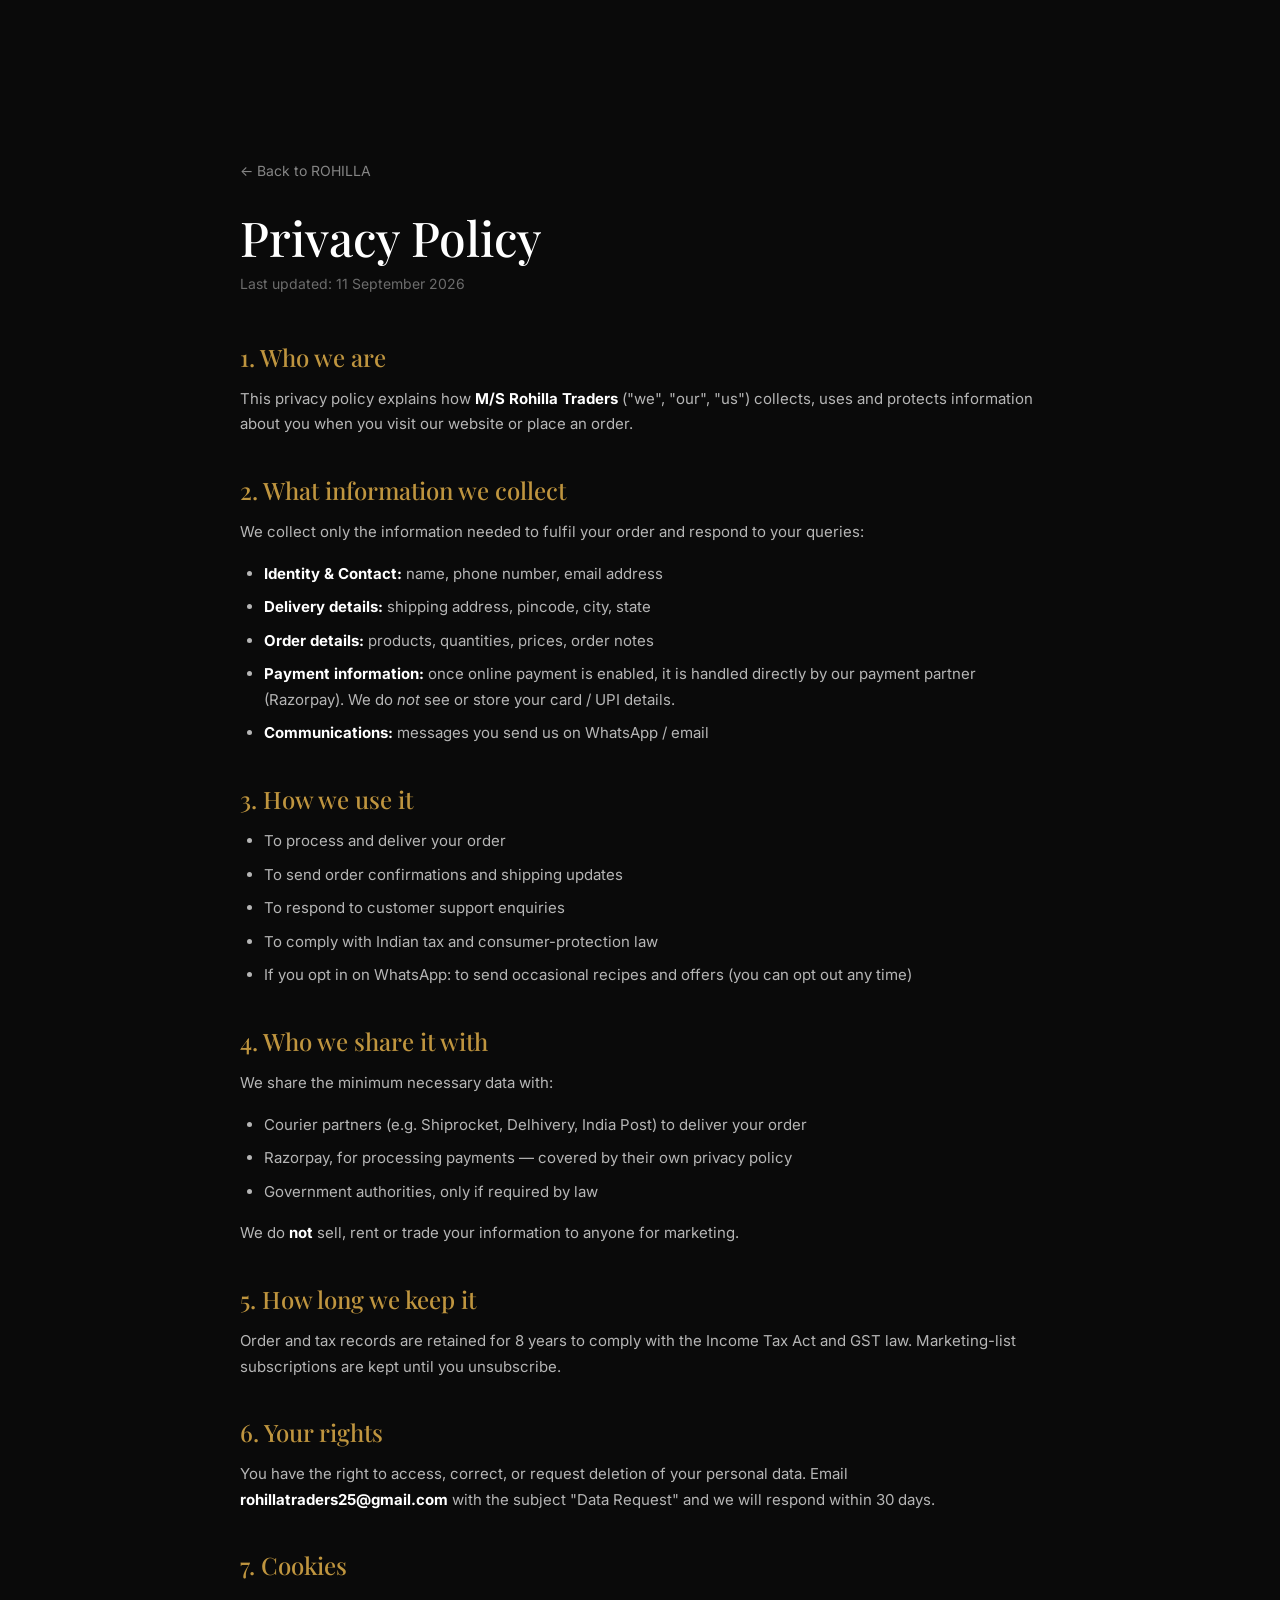
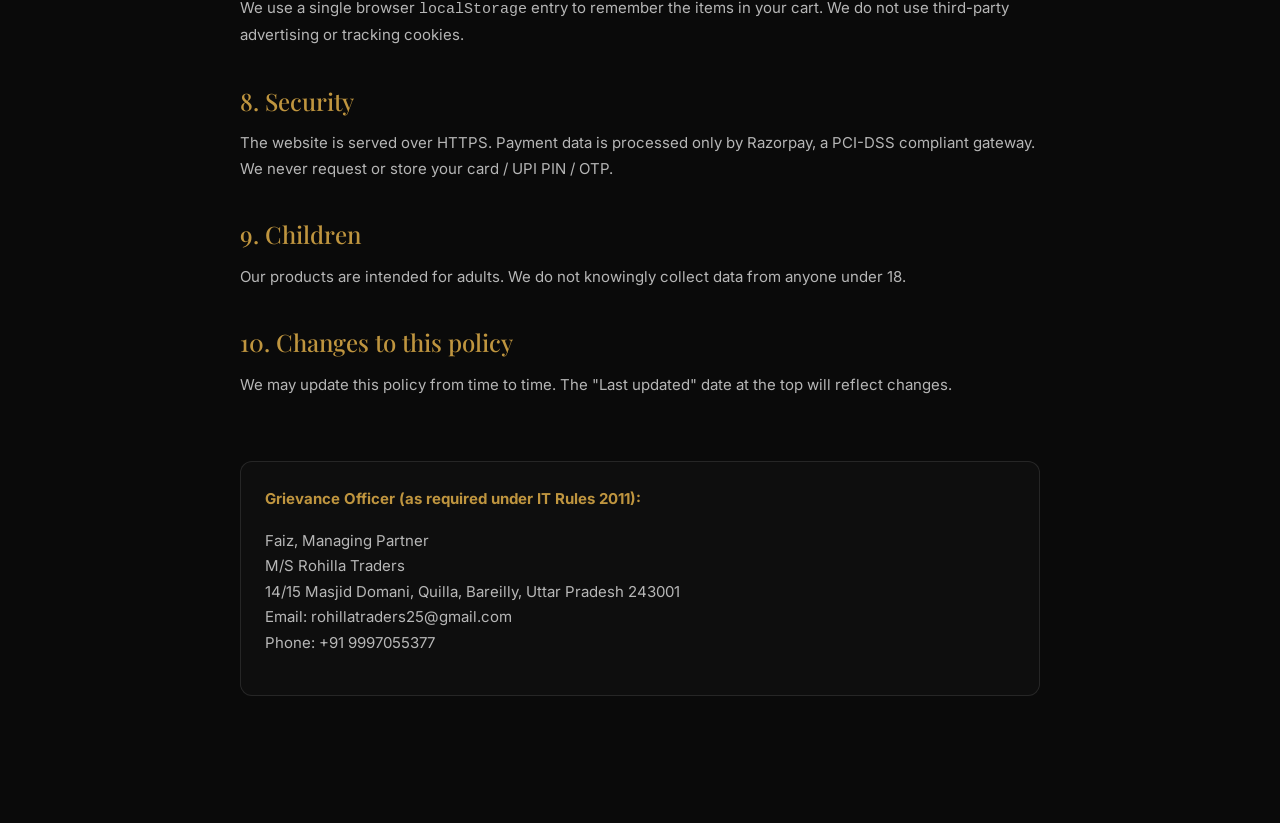
==== commit 2735c4c6: "Add files via upload" ====
--- a/legal/privacy.html
+++ b/legal/privacy.html
@@ -21,10 +21,10 @@
     <a href="../index.html" class="back-link">← Back to ROHILLA</a>
 
     <h1>Privacy Policy</h1>
-    <p class="legal-updated">Last updated: <span data-today></span></p>
+    <p class="legal-updated">Last updated: 11 September 2026</p>
 
     <h2>1. Who we are</h2>
-    <p>This privacy policy explains how <strong>ROHILLA Traders</strong> ("we", "our", "us") collects, uses and protects information about you when you visit our website or place an order.</p>
+    <p>This privacy policy explains how <strong>M/S Rohilla Traders</strong> ("we", "our", "us") collects, uses and protects information about you when you visit our website or place an order.</p>
 
     <h2>2. What information we collect</h2>
     <p>We collect only the information needed to fulfil your order and respond to your queries:</p>
@@ -32,7 +32,7 @@
       <li><strong>Identity & Contact:</strong> name, phone number, email address</li>
       <li><strong>Delivery details:</strong> shipping address, pincode, city, state</li>
       <li><strong>Order details:</strong> products, quantities, prices, order notes</li>
-      <li><strong>Payment information:</strong> handled directly by our payment partner (Razorpay). We do <em>not</em> see or store your card / UPI details on our servers.</li>
+      <li><strong>Payment information:</strong> once online payment is enabled, it is handled directly by our payment partner (Razorpay). We do <em>not</em> see or store your card / UPI details.</li>
       <li><strong>Communications:</strong> messages you send us on WhatsApp / email</li>
     </ul>
 
@@ -42,7 +42,7 @@
       <li>To send order confirmations and shipping updates</li>
       <li>To respond to customer support enquiries</li>
       <li>To comply with Indian tax and consumer-protection law</li>
-      <li>If you opt in: to send occasional recipes and offers (you can unsubscribe any time)</li>
+      <li>If you opt in on WhatsApp: to send occasional recipes and offers (you can opt out any time)</li>
     </ul>
 
     <h2>4. Who we share it with</h2>
@@ -75,8 +75,8 @@
     <div class="legal-contact">
       <p><strong>Grievance Officer (as required under IT Rules 2011):</strong></p>
       <p>
-        [Officer Name]<br/>
-        ROHILLA Traders<br/>
+        <span data-officer>—</span><br/>
+        M/S Rohilla Traders<br/>
         <span data-address>—</span><br/>
         Email: <span data-email>—</span><br/>
         Phone: <span data-phone>—</span>
@@ -87,10 +87,10 @@
   <script src="../data.js"></script>
   <script>
     // Fill placeholders from CONFIG so contact details stay in one place
-    document.querySelectorAll('[data-today]').forEach(el => el.textContent = new Date().toISOString().slice(0, 10));
     document.querySelectorAll('[data-email]').forEach(el => el.textContent = (window.CONFIG && window.CONFIG.contactEmail) || '—');
     document.querySelectorAll('[data-phone]').forEach(el => el.textContent = (window.CONFIG && window.CONFIG.contactPhone) || '—');
     document.querySelectorAll('[data-address]').forEach(el => el.textContent = (window.CONFIG && window.CONFIG.contactAddress) || '—');
+    document.querySelectorAll('[data-officer]').forEach(el => el.textContent = (window.CONFIG && window.CONFIG.grievanceOfficer) || '—');
   </script>
 </body>
 </html>
